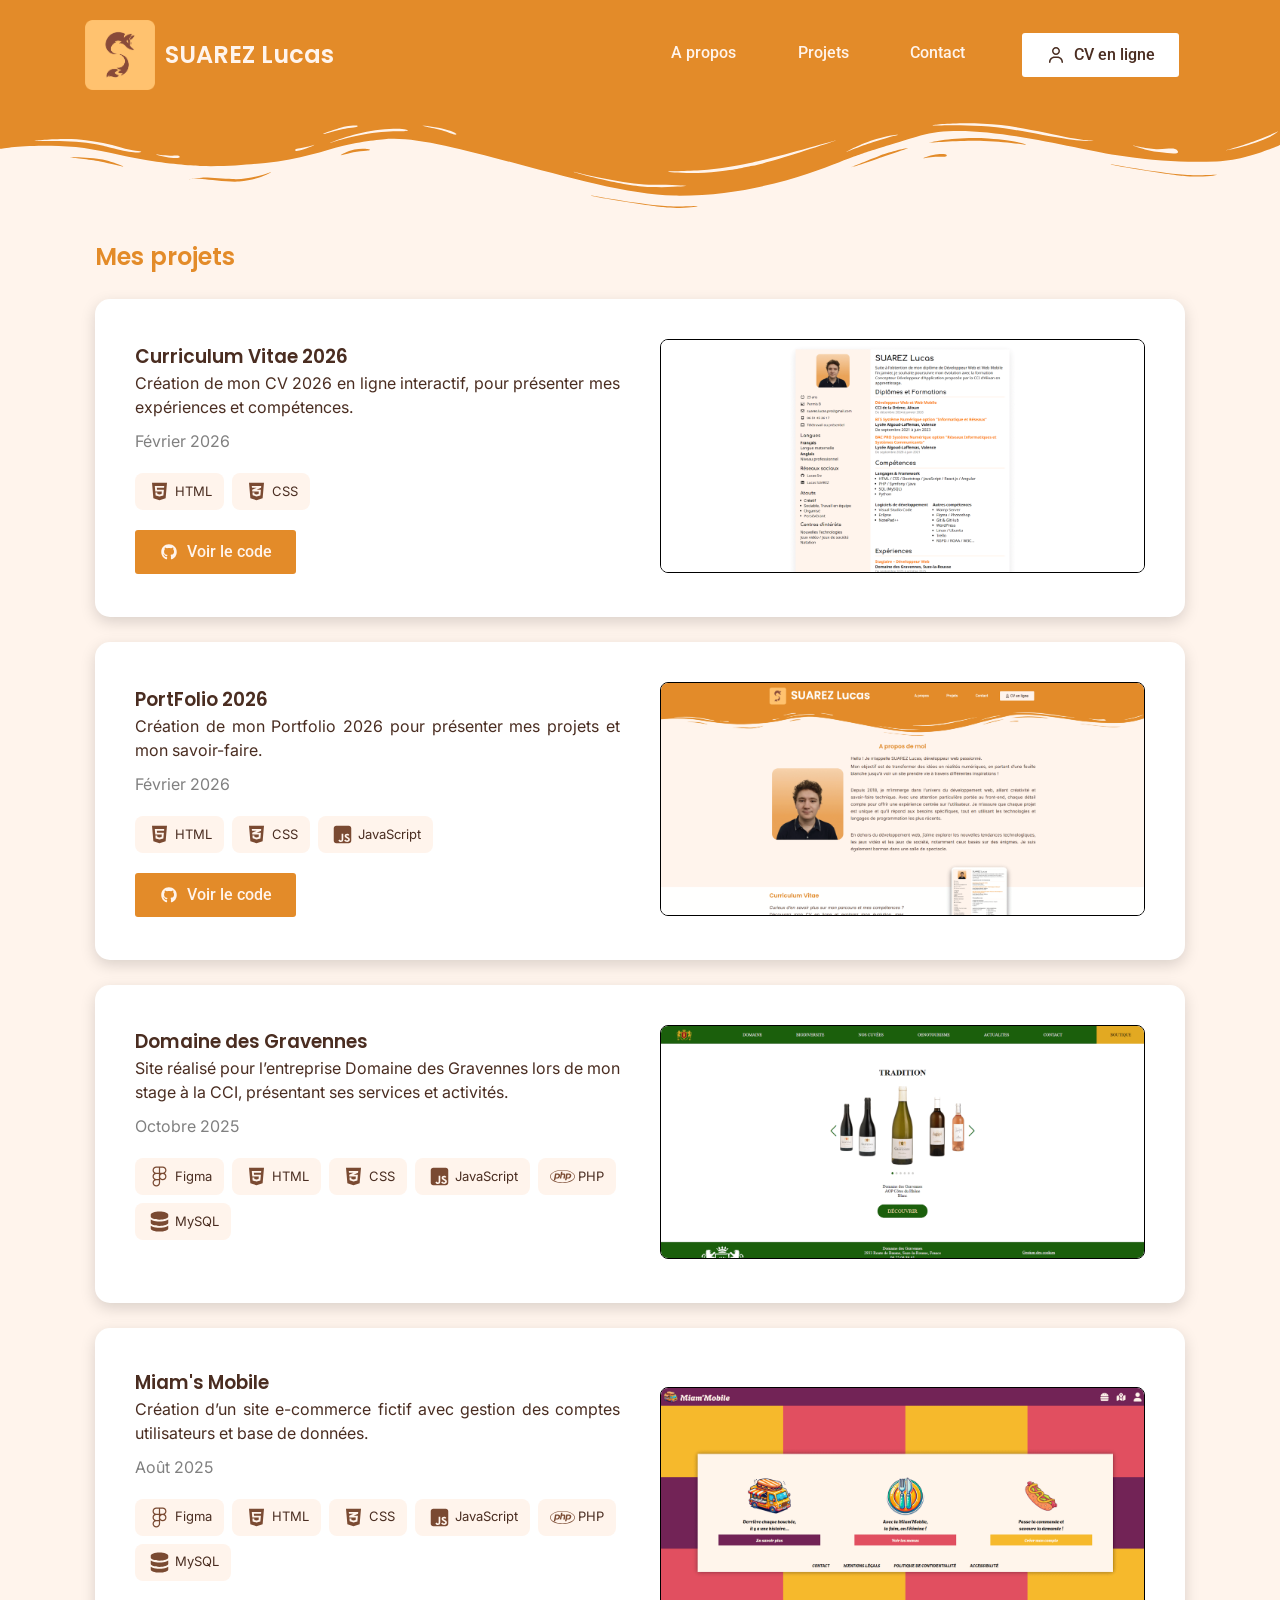
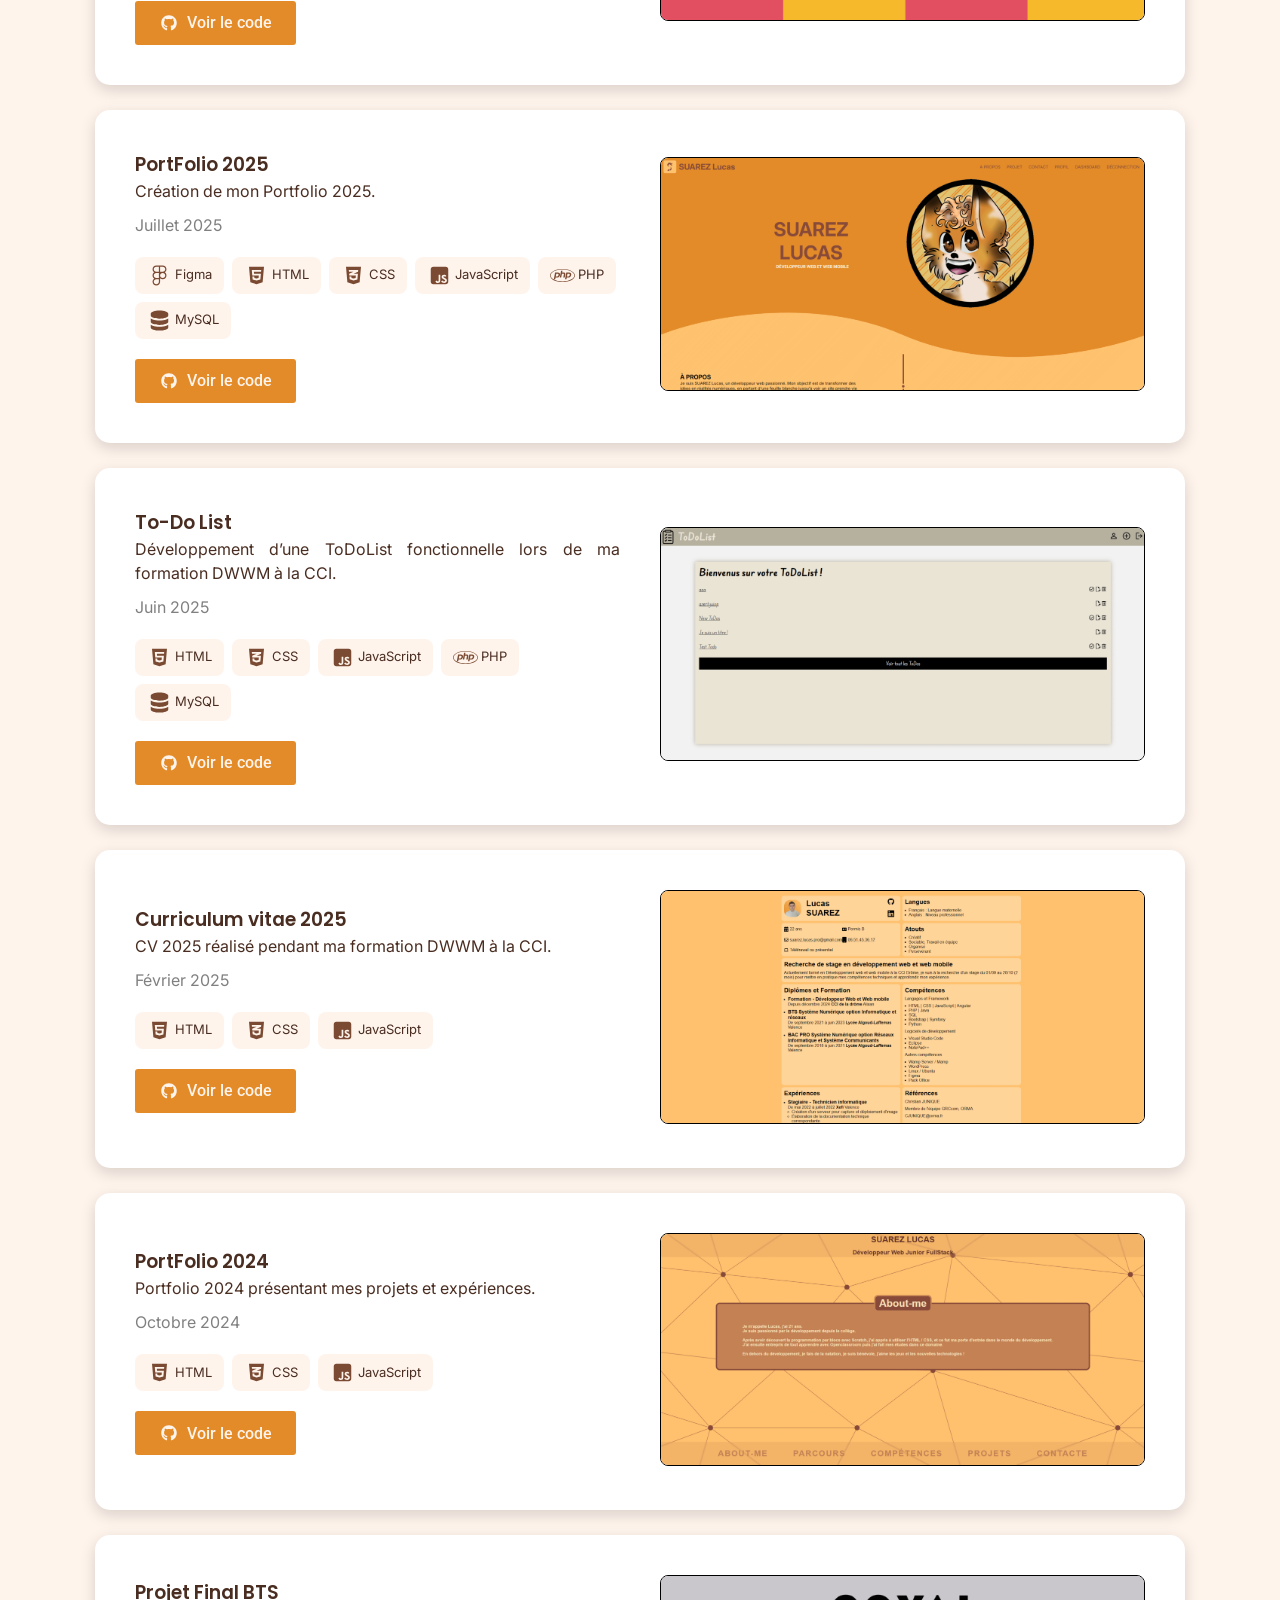
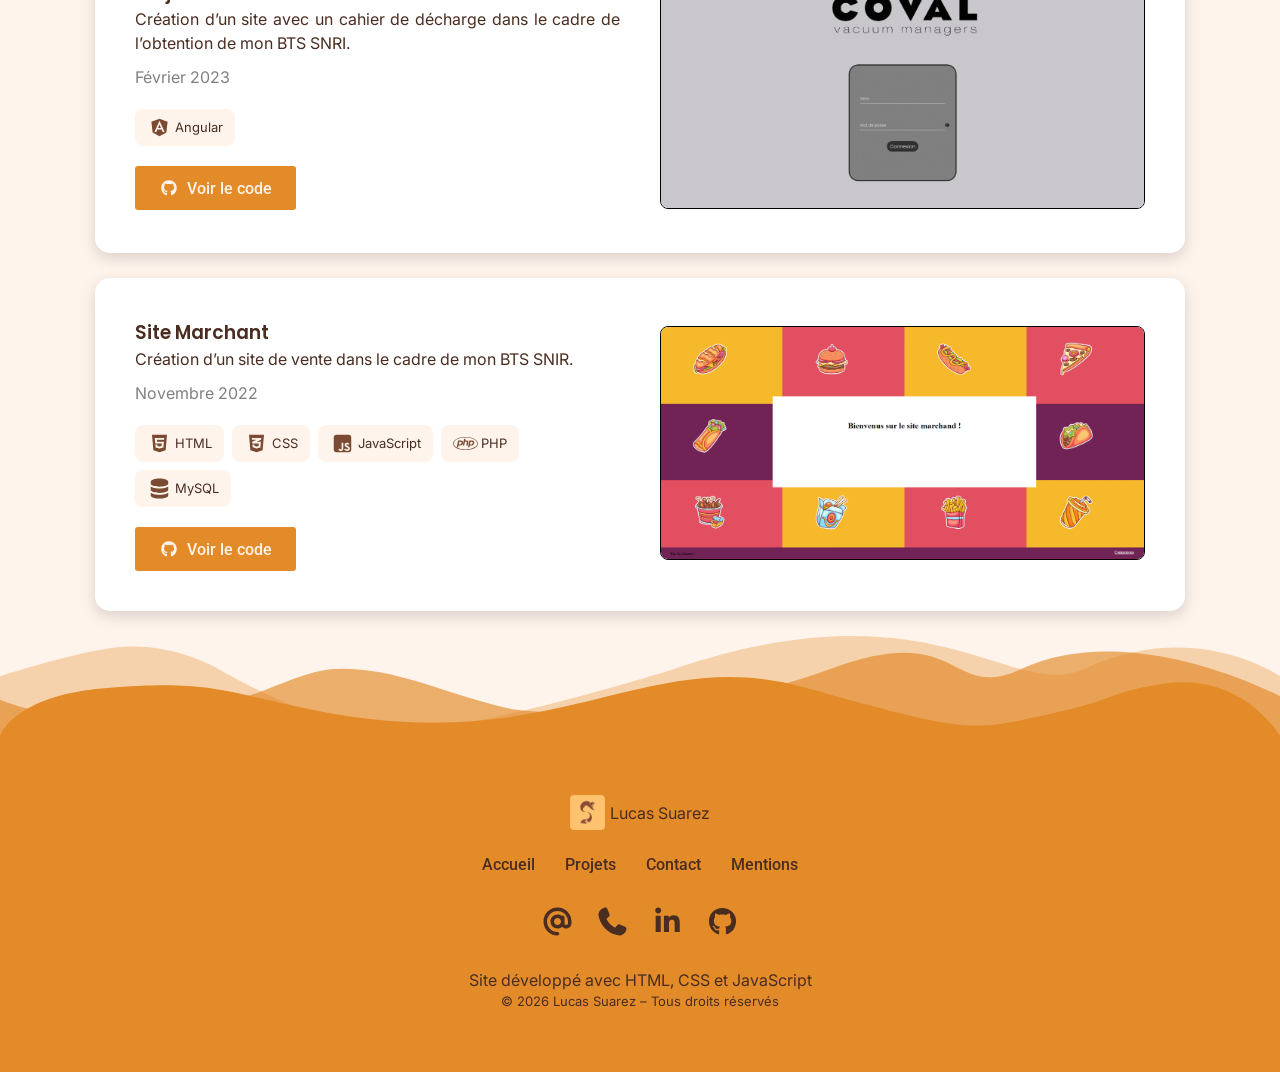
==== projets.html @ c67458e2 "refactor(projets): move projects page to root directory" ====
<!DOCTYPE html>
<html lang="fr">

<head>
    <meta charset="UTF-8">
    <meta name="viewport" content="width=device-width, initial-scale=1.0">
    <meta name="description" content="">
    <title>TITRE</title>
    <link rel="shortcut icon" href="media/img/logo.png" type="image/x-icon">
    <link rel="stylesheet" href="style/main.css"><!-- CSS -->
    <script src="script/navBar.js" defer></script><!-- JS -->
</head>

<body>
    <nav>
        <div class="container">
            <div id="navHeader">
                <a href="index.html" id="navHeaderLink">
                    <img src="media/img/logo.webp" id="navHeaderLinkImg"
                        alt="Logo en forme de S marron représentant un renard">
                    <h1>SUAREZ Lucas</h1>
                </a>

                <!-- Bouton burger -->
                <button id="navHeaderBtnBurger">
                    <img id="navHeaderBtnBurgerIcon" src="media/icons/bars.svg" alt="Menu de navigation">
                </button>
            </div>

            <div id="navDivMenu">
                <ul>
                    <li class="off"><a href="index.html" class="linkUnderline linkUnderlineNav">Accueil</a></li>
                    <li><a href="index.html#about" class="linkUnderline linkUnderlineNav">A propos</a></li>
                    <li><a href="#" class="linkUnderline linkUnderlineNav">Projets</a></li>
                    <li><a href="index.html#contact" class="linkUnderline linkUnderlineNav">Contact</a></li>
                    <li>
                        <a href="https://lucas-srz.github.io/Curriculum_Vitae_2026/" target="_blank" id="btnNav">
                            <img src="media/icons/user.svg" alt="">
                            CV en ligne
                        </a>
                    </li>
                </ul>
            </div>
        </div>
    </nav>

    <main>
        <section>
            <svg viewBox="0 0 283.5 27.8" preserveAspectRatio="none" class="waveSeparator">
                <path
                    d="M283.5,9.7c0,0-7.3,4.3-14,4.6c-6.8,0.3-12.6,0-20.9-1.5c-11.3-2-33.1-10.1-44.7-5.7	s-12.1,4.6-18,7.4c-6.6,3.2-20,9.6-36.6,9.3C131.6,23.5,99.5,7.2,86.3,8c-1.4,0.1-6.6,0.8-10.5,2c-3.8,1.2-9.4,3.8-17,4.7	c-3.2,0.4-8.3,1.1-14.2,0.9c-1.5-0.1-6.3-0.4-12-1.6c-5.7-1.2-11-3.1-15.8-3.7C6.5,9.2,0,10.8,0,10.8V0h283.5V9.7z M260.8,11.3	c-0.7-1-2-0.4-4.3-0.4c-2.3,0-6.1-1.2-5.8-1.1c0.3,0.1,3.1,1.5,6,1.9C259.7,12.2,261.4,12.3,260.8,11.3z M242.4,8.6	c0,0-2.4-0.2-5.6-0.9c-3.2-0.8-10.3-2.8-15.1-3.5c-8.2-1.1-15.8,0-15.1,0.1c0.8,0.1,9.6-0.6,17.6,1.1c3.3,0.7,9.3,2.2,12.4,2.7	C239.9,8.7,242.4,8.6,242.4,8.6z M185.2,8.5c1.7-0.7-13.3,4.7-18.5,6.1c-2.1,0.6-6.2,1.6-10,2c-3.9,0.4-8.9,0.4-8.8,0.5	c0,0.2,5.8,0.8,11.2,0c5.4-0.8,5.2-1.1,7.6-1.6C170.5,14.7,183.5,9.2,185.2,8.5z M199.1,6.9c0.2,0-0.8-0.4-4.8,1.1	c-4,1.5-6.7,3.5-6.9,3.7c-0.2,0.1,3.5-1.8,6.6-3C197,7.5,199,6.9,199.1,6.9z M283,6c-0.1,0.1-1.9,1.1-4.8,2.5s-6.9,2.8-6.7,2.7	c0.2,0,3.5-0.6,7.4-2.5C282.8,6.8,283.1,5.9,283,6z M31.3,11.6c0.1-0.2-1.9-0.2-4.5-1.2s-5.4-1.6-7.8-2C15,7.6,7.3,8.5,7.7,8.6	C8,8.7,15.9,8.3,20.2,9.3c2.2,0.5,2.4,0.5,5.7,1.6S31.2,11.9,31.3,11.6z M73,9.2c0.4-0.1,3.5-1.6,8.4-2.6c4.9-1.1,8.9-0.5,8.9-0.8	c0-0.3-1-0.9-6.2-0.3S72.6,9.3,73,9.2z M71.6,6.7C71.8,6.8,75,5.4,77.3,5c2.3-0.3,1.9-0.5,1.9-0.6c0-0.1-1.1-0.2-2.7,0.2	C74.8,5.1,71.4,6.6,71.6,6.7z M93.6,4.4c0.1,0.2,3.5,0.8,5.6,1.8c2.1,1,1.8,0.6,1.9,0.5c0.1-0.1-0.8-0.8-2.4-1.3	C97.1,4.8,93.5,4.2,93.6,4.4z M65.4,11.1c-0.1,0.3,0.3,0.5,1.9-0.2s2.6-1.3,2.2-1.2s-0.9,0.4-2.5,0.8C65.3,10.9,65.5,10.8,65.4,11.1	z M34.5,12.4c-0.2,0,2.1,0.8,3.3,0.9c1.2,0.1,2,0.1,2-0.2c0-0.3-0.1-0.5-1.6-0.4C36.6,12.8,34.7,12.4,34.5,12.4z M152.2,21.1	c-0.1,0.1-2.4-0.3-7.5-0.3c-5,0-13.6-2.4-17.2-3.5c-3.6-1.1,10,3.9,16.5,4.1C150.5,21.6,152.3,21,152.2,21.1z">
                </path>
                <path
                    d="M269.6,18c-0.1-0.1-4.6,0.3-7.2,0c-7.3-0.7-17-3.2-16.6-2.9c0.4,0.3,13.7,3.1,17,3.3	C267.7,18.8,269.7,18,269.6,18z">
                </path>
                <path
                    d="M227.4,9.8c-0.2-0.1-4.5-1-9.5-1.2c-5-0.2-12.7,0.6-12.3,0.5c0.3-0.1,5.9-1.8,13.3-1.2	S227.6,9.9,227.4,9.8z">
                </path>
                <path
                    d="M204.5,13.4c-0.1-0.1,2-1,3.2-1.1c1.2-0.1,2,0,2,0.3c0,0.3-0.1,0.5-1.6,0.4	C206.4,12.9,204.6,13.5,204.5,13.4z">
                </path>
                <path
                    d="M201,10.6c0-0.1-4.4,1.2-6.3,2.2c-1.9,0.9-6.2,3.1-6.1,3.1c0.1,0.1,4.2-1.6,6.3-2.6	S201,10.7,201,10.6z">
                </path>
                <path
                    d="M154.5,26.7c-0.1-0.1-4.6,0.3-7.2,0c-7.3-0.7-17-3.2-16.6-2.9c0.4,0.3,13.7,3.1,17,3.3	C152.6,27.5,154.6,26.8,154.5,26.7z">
                </path>
                <path
                    d="M41.9,19.3c0,0,1.2-0.3,2.9-0.1c1.7,0.2,5.8,0.9,8.2,0.7c4.2-0.4,7.4-2.7,7-2.6	c-0.4,0-4.3,2.2-8.6,1.9c-1.8-0.1-5.1-0.5-6.7-0.4S41.9,19.3,41.9,19.3z">
                </path>
                <path
                    d="M75.5,12.6c0.2,0.1,2-0.8,4.3-1.1c2.3-0.2,2.1-0.3,2.1-0.5c0-0.1-1.8-0.4-3.4,0	C76.9,11.5,75.3,12.5,75.5,12.6z">
                </path>
                <path
                    d="M15.6,13.2c0-0.1,4.3,0,6.7,0.5c2.4,0.5,5,1.9,5,2c0,0.1-2.7-0.8-5.1-1.4	C19.9,13.7,15.7,13.3,15.6,13.2z">
                </path>
            </svg>
        </section>

        <section id="project">
            <div class="container">
                <h2>Mes projets</h2>
                <div id="cardGroup">
                    <!-- Projet 'Curriculum Vitae 2026' -->
                    <div class="card">
                        <div class="cardContent">
                            <h3>Curriculum Vitae 2026</h3>

                            <p>Création de mon CV 2026 en ligne interactif, pour présenter mes expériences et
                                compétences.</p>
                            <p class="cardContentDate">Février 2026</p>

                            <div class="cardContentIcon">
                                <span>
                                    <img src="media/icons/html5.svg" alt="">
                                    <p>HTML</p>
                                </span>
                                <span>
                                    <img src="media/icons/css3.svg" alt="">
                                    <p>CSS</p>
                                </span>
                            </div>

                            <a href="https://github.com/Lucas-Srz/Curriculum_Vitae_2026" target="_blank"
                                class="btn backgroundColorBtn">
                                <img src="media/icons/github.svg" alt="">
                                Voir le code
                            </a>
                        </div>

                        <div class="cardImg">
                            <img src="media/img/projets/cv26.png"
                                alt="Aperçu du site 'CV 2026' développé en HTML et CSS">
                        </div>
                    </div>

                    <!-- Projet 'PortFolio 2026' -->
                    <div class="card">
                        <div class="cardContent">
                            <h3>PortFolio 2026</h3>

                            <p>Création de mon Portfolio 2026 pour présenter mes projets et mon savoir-faire.</p>
                            <p class="cardContentDate">Février 2026</p>

                            <div class="cardContentIcon">
                                <span>
                                    <img src="media/icons/html5.svg" alt="">
                                    <p>HTML</p>
                                </span>
                                <span>
                                    <img src="media/icons/css3.svg" alt="">
                                    <p>CSS</p>
                                </span>
                                <span>
                                    <img src="media/icons/javaScript.svg" alt="">
                                    <p>JavaScript</p>
                                </span>
                            </div>

                            <a href="https://github.com/Lucas-Srz/Portfolio_2026" target="_blank"
                                class="btn backgroundColorBtn">
                                <img src="media/icons/github.svg" alt="">
                                Voir le code
                            </a>
                        </div>

                        <div class="cardImg">
                            <img src="media/img/projets/portfolio26.png"
                                alt="Aperçu du site 'PortFolio 2026' développé en HTML, CSS et JavaScript">
                        </div>
                    </div>

                    <!-- Projet 'Domaine des Gravennes' -->
                    <div class="card">
                        <div class="cardContent">
                            <h3>Domaine des Gravennes</h3>

                            <p>Site réalisé pour l’entreprise Domaine des Gravennes lors de mon stage à la CCI,
                                présentant ses services et activités.</p>
                            <p class="cardContentDate">Octobre 2025</p>

                            <div class="cardContentIcon">
                                <span>
                                    <img src="media/icons/figma.svg" alt="">
                                    <p>Figma</p>
                                </span>
                                <span>
                                    <img src="media/icons/html5.svg" alt="">
                                    <p>HTML</p>
                                </span>
                                <span>
                                    <img src="media/icons/css3.svg" alt="">
                                    <p>CSS</p>
                                </span>
                                <span>
                                    <img src="media/icons/javaScript.svg" alt="">
                                    <p>JavaScript</p>
                                </span>
                                <span>
                                    <img src="media/icons/php.svg" alt="">
                                    <p>PHP</p>
                                </span>
                                <span>
                                    <img src="media/icons/database.svg" alt="">
                                    <p>MySQL</p>
                                </span>
                            </div>
                        </div>

                        <div class="cardImg">
                            <img src="media/img/projets/domaine_des_gravennes.png"
                                alt="Aperçu du site 'Domaine des Gravennes' développé en HTML, CSS, JavaScript, PHP et MySQL">
                        </div>
                    </div>

                    <!-- Projet 'Miam's Mobile' -->
                    <div class="card">
                        <div class="cardContent">
                            <h3>Miam's Mobile</h3>

                            <p>Création d’un site e-commerce fictif avec gestion des comptes utilisateurs et base de
                                données.</p>
                            <p class="cardContentDate">Août 2025</p>

                            <div class="cardContentIcon">
                                <span>
                                    <img src="media/icons/figma.svg" alt="">
                                    <p>Figma</p>
                                </span>
                                <span>
                                    <img src="media/icons/html5.svg" alt="">
                                    <p>HTML</p>
                                </span>
                                <span>
                                    <img src="media/icons/css3.svg" alt="">
                                    <p>CSS</p>
                                </span>
                                <span>
                                    <img src="media/icons/javaScript.svg" alt="">
                                    <p>JavaScript</p>
                                </span>
                                <span>
                                    <img src="media/icons/php.svg" alt="">
                                    <p>PHP</p>
                                </span>
                                <span>
                                    <img src="media/icons/database.svg" alt="">
                                    <p>MySQL</p>
                                </span>
                            </div>

                            <a href="https://github.com/Lucas-Srz/MiamMobile" target="_blank"
                                class="btn backgroundColorBtn">
                                <img src="media/icons/github.svg" alt="">
                                Voir le code
                            </a>
                        </div>

                        <div class="cardImg">
                            <img src="media/img/projets/miammobile.png"
                                alt="Aperçu du site 'PortFolio 2026' développé en HTML, CSS et JavaScript">
                        </div>
                    </div>

                    <!-- Projet 'PortFolio 2025' -->
                    <div class="card">
                        <div class="cardContent">
                            <h3>PortFolio 2025</h3>

                            <p>Création de mon Portfolio 2025.</p>
                            <p class="cardContentDate">Juillet 2025</p>

                            <div class="cardContentIcon">
                                <span>
                                    <img src="media/icons/figma.svg" alt="">
                                    <p>Figma</p>
                                </span>
                                <span>
                                    <img src="media/icons/html5.svg" alt="">
                                    <p>HTML</p>
                                </span>
                                <span>
                                    <img src="media/icons/css3.svg" alt="">
                                    <p>CSS</p>
                                </span>
                                <span>
                                    <img src="media/icons/javaScript.svg" alt="">
                                    <p>JavaScript</p>
                                </span>
                                <span>
                                    <img src="media/icons/php.svg" alt="">
                                    <p>PHP</p>
                                </span>
                                <span>
                                    <img src="media/icons/database.svg" alt="">
                                    <p>MySQL</p>
                                </span>
                            </div>

                            <a href="https://github.com/Lucas-Srz/Portfolio_2025" target="_blank"
                                class="btn backgroundColorBtn">
                                <img src="media/icons/github.svg" alt="">
                                Voir le code
                            </a>
                        </div>

                        <div class="cardImg">
                            <img src="media/img/projets/portfolio25.png"
                                alt="Aperçu du site 'PortFolio 2026' développé en HTML, CSS et JavaScript">
                        </div>
                    </div>

                    <!-- Projet 'To-Do List' -->
                    <div class="card">
                        <div class="cardContent">
                            <h3>To-Do List</h3>

                            <p>Développement d’une ToDoList fonctionnelle lors de ma formation DWWM à la CCI.</p>
                            <p class="cardContentDate">Juin 2025</p>

                            <div class="cardContentIcon">
                                <span>
                                    <img src="media/icons/html5.svg" alt="">
                                    <p>HTML</p>
                                </span>
                                <span>
                                    <img src="media/icons/css3.svg" alt="">
                                    <p>CSS</p>
                                </span>
                                <span>
                                    <img src="media/icons/javaScript.svg" alt="">
                                    <p>JavaScript</p>
                                </span>
                                <span>
                                    <img src="media/icons/php.svg" alt="">
                                    <p>PHP</p>
                                </span>
                                <span>
                                    <img src="media/icons/database.svg" alt="">
                                    <p>MySQL</p>
                                </span>
                            </div>

                            <a href="https://github.com/Lucas-Srz/CCI_ToDoList" target="_blank"
                                class="btn backgroundColorBtn">
                                <img src="media/icons/github.svg" alt="">
                                Voir le code
                            </a>
                        </div>

                        <div class="cardImg">
                            <img src="media/img/projets/cci_todolist.png"
                                alt="Aperçu du site 'PortFolio 2026' développé en HTML, CSS et JavaScript">
                        </div>
                    </div>

                    <!-- Projet 'Curriculum vitae 2025' -->
                    <div class="card">
                        <div class="cardContent">
                            <h3>Curriculum vitae 2025</h3>

                            <p>CV 2025 réalisé pendant ma formation DWWM à la CCI.</p>
                            <p class="cardContentDate">Février 2025</p>

                            <div class="cardContentIcon">
                                <span>
                                    <img src="media/icons/html5.svg" alt="">
                                    <p>HTML</p>
                                </span>
                                <span>
                                    <img src="media/icons/css3.svg" alt="">
                                    <p>CSS</p>
                                </span>
                                <span>
                                    <img src="media/icons/javaScript.svg" alt="">
                                    <p>JavaScript</p>
                                </span>
                            </div>

                            <a href="https://github.com/Lucas-Srz/Curriculum_Vitae_2025" target="_blank"
                                class="btn backgroundColorBtn">
                                <img src="media/icons/github.svg" alt="">
                                Voir le code
                            </a>
                        </div>

                        <div class="cardImg">
                            <img src="media/img/projets/cci_cv.png"
                                alt="Aperçu du site 'PortFolio 2026' développé en HTML, CSS et JavaScript">
                        </div>
                    </div>

                    <!-- Projet 'PortFolio 2024' -->
                    <div class="card">
                        <div class="cardContent">
                            <h3>PortFolio 2024</h3>

                            <p>Portfolio 2024 présentant mes projets et expériences.</p>
                            <p class="cardContentDate">Octobre 2024</p>

                            <div class="cardContentIcon">
                                <span>
                                    <img src="media/icons/html5.svg" alt="">
                                    <p>HTML</p>
                                </span>
                                <span>
                                    <img src="media/icons/css3.svg" alt="">
                                    <p>CSS</p>
                                </span>
                                <span>
                                    <img src="media/icons/javaScript.svg" alt="">
                                    <p>JavaScript</p>
                                </span>
                            </div>

                            <a href="https://github.com/Lucas-Srz/Portfolio_2024" target="_blank"
                                class="btn backgroundColorBtn">
                                <img src="media/icons/github.svg" alt="">
                                Voir le code
                            </a>
                        </div>

                        <div class="cardImg">
                            <img src="media/img/projets/portfolio24.png"
                                alt="Aperçu du site 'PortFolio 2026' développé en HTML, CSS et JavaScript">
                        </div>
                    </div>

                    <!-- Projet 'Projet Final BTS' -->
                    <div class="card">
                        <div class="cardContent">
                            <h3>Projet Final BTS</h3>

                            <p>Création d’un site avec un cahier de décharge dans le cadre de l’obtention de mon BTS
                                SNRI.</p>
                            <p class="cardContentDate">Février 2023</p>

                            <div class="cardContentIcon">
                                <span>
                                    <img src="media/icons/angular.svg" alt="">
                                    <p>Angular</p>
                                </span>
                            </div>

                            <a href="https://github.com/Lucas-Srz/BTS_Projets" target="_blank"
                                class="btn backgroundColorBtn">
                                <img src="media/icons/github.svg" alt="">
                                Voir le code
                            </a>
                        </div>

                        <div class="cardImg">
                            <img src="media/img/projets/bts_projet_final.png"
                                alt="Aperçu du site 'PortFolio 2026' développé en HTML, CSS et JavaScript">
                        </div>
                    </div>

                    <!-- Projet 'Site Marchant' -->
                    <div class="card">
                        <div class="cardContent">
                            <h3>Site Marchant</h3>

                            <p>Création d’un site de vente dans le cadre de mon BTS SNIR.</p>
                            <p class="cardContentDate">Novembre 2022</p>

                            <div class="cardContentIcon">
                                <span>
                                    <img src="media/icons/html5.svg" alt="">
                                    <p>HTML</p>
                                </span>
                                <span>
                                    <img src="media/icons/css3.svg" alt="">
                                    <p>CSS</p>
                                </span>
                                <span>
                                    <img src="media/icons/javaScript.svg" alt="">
                                    <p>JavaScript</p>
                                </span>
                                <span>
                                    <img src="media/icons/php.svg" alt="">
                                    <p>PHP</p>
                                </span>
                                <span>
                                    <img src="media/icons/database.svg" alt="">
                                    <p>MySQL</p>
                                </span>
                            </div>

                            <a href="https://github.com/Lucas-Srz/BTS_SiteMarchant" target="_blank"
                                class="btn backgroundColorBtn">
                                <img src="media/icons/github.svg" alt="">
                                Voir le code
                            </a>
                        </div>

                        <div class="cardImg">
                            <img src="media/img/projets/bts_site_marchant.png"
                                alt="Aperçu du site 'PortFolio 2026' développé en HTML, CSS et JavaScript">
                        </div>
                    </div>
                </div>
            </div>
        </section>

        <section>
            <svg viewBox="0 0 1000 100" preserveAspectRatio="none" class="waveSeparator waveSeparatorBottom">
                <path opacity="0.33"
                    d="M473,67.3c-203.9,88.3-263.1-34-320.3,0C66,119.1,0,59.7,0,59.7V0h1000v59.7 c0,0-62.1,26.1-94.9,29.3c-32.8,3.3-62.8-12.3-75.8-22.1C806,49.6,745.3,8.7,694.9,4.7S492.4,59,473,67.3z">
                </path>
                <path opacity="0.66"
                    d="M734,67.3c-45.5,0-77.2-23.2-129.1-39.1c-28.6-8.7-150.3-10.1-254,39.1 s-91.7-34.4-149.2,0C115.7,118.3,0,39.8,0,39.8V0h1000v36.5c0,0-28.2-18.5-92.1-18.5C810.2,18.1,775.7,67.3,734,67.3z">
                </path>
                <path
                    d="M766.1,28.9c-200-57.5-266,65.5-395.1,19.5C242,1.8,242,5.4,184.8,20.6C128,35.8,132.3,44.9,89.9,52.5C28.6,63.7,0,0,0,0 h1000c0,0-9.9,40.9-83.6,48.1S829.6,47,766.1,28.9z">
                </path>
            </svg>
        </section>
    </main>

    <footer>
        <div id="name">
            <img src="media/img/logo.webp" alt="Logo en forme de S marron représentant un renard">
            <p>Lucas Suarez</p>
        </div>
        <div>
            <a href="index.html" class="linkUnderline linkUnderlineFooter">Accueil</a>
            <a href="#" class="linkUnderline linkUnderlineFooter">Projets</a>
            <a href="index.html#contact" class="linkUnderline linkUnderlineFooter">Contact</a>
            <a href="#" class="linkUnderline linkUnderlineFooter">Mentions</a>
        </div>
        <div>
            <a href="mailto:suarez.lucas.pro@gmail.com">
                <img src="media/icons/at.svg" alt="Afficher l'adresse email">
            </a>
            <a href="tel:+33651453617">
                <img src="media/icons/phone.svg" alt="Afficher le numéro de téléphone">
            </a>
            <a href="https://www.linkedin.com/in/lucas-srz/" target="_blank">
                <img src="media/icons/linkedin.svg" alt="Lien vers le profil LinkedIn de Lucas Suarez">
            </a>
            <a href="https://github.com/Lucas-Srz" target="_blank">
                <img src="media/icons/github.svg" alt="Lien vers le profil GitHub de Lucas Suarez" class="filter">
            </a>
        </div>
        <p>Site développé avec HTML, CSS et JavaScript</p>
        <p id="copy">© 2026 Lucas Suarez – Tous droits réservés</p>
    </footer>
</body>

</html>
---- style/main.css ----
/* Import */
@import url('variable.css');
@import url('https://fonts.googleapis.com/css2?family=Poppins:wght@600&display=swap');
@import url('https://fonts.googleapis.com/css2?family=Roboto:wght@500&display=swap');
@import url('https://fonts.googleapis.com/css2?family=Inter:wght@400&display=swap');
@import url('navbar.css');

*{
    box-sizing: border-box;
    margin: 0;
    padding: 0;
    /* outline: solid red; */
}

html{scroll-behavior: smooth;}

body{
    background-color: var(--color-background-primary);
}

a, button{
    text-decoration: none;
    color: var(--color-background-primary);
}

h1, h2, h3, .formTitle{
    font-family: "Poppins", sans-serif;
    font-weight: 600;
    font-style: normal;
}

h2{color: var(--color-primary);}
h3{color: var(--color-text-primary);}

a, button{
    font-family: "Roboto", sans-serif;
    font-weight: 500;
    font-style: normal;
}

p, input, label, textarea{
    font-family: "Inter", sans-serif;
    font-weight: 400;
    font-style: normal;
    color: var(--color-text-primary);
    text-align: justify;
    line-height: 1.5;
}

button{border: 0;}

section:nth-child(n + 2) {
    margin-top: 25px;
}

.container{
    max-width: 1130px;
    margin-left: auto;
    margin-right: auto;
    padding: 0 20px;
}

/* ********************** CSS MOBILE FISRT ********************** */
/* Mobile < 427px */

.linkUnderline{
    padding-bottom: 3px;
    padding-left: 5px;
    padding-right: 5px;
    border-bottom: 2px solid var(--color-primary);
}

.linkUnderlineNav:hover{
    border-bottom: 2px solid var(--color-background-primary);
}

.linkUnderlineFooter:hover{
    border-bottom: 2px solid var(--color-text-primary);
}

.btn{
    display: flex;
    align-items: center;
    gap: 8px;
    padding: 12px 24px;
    border-radius: 3px;
    transition: 0.5s;
    width: fit-content;
    cursor: pointer;

    img{
        width: 20px;
    }
}

.backgroundColorBtn{background-color: var(--color-primary);}
.backgroundColorBtn:hover{background-color: var(--color-secondary);}

.waveSeparator{fill: var(--color-primary); width: 100%; height: 50px;}
.waveSeparatorBottom{transform: rotate(180deg); margin-bottom: -5px;}

.card {
    background-color: var(--color-background-secondary);
    display: flex;
    gap: 20px;
    padding: 20px;
    border-radius: 15px;
    box-shadow: 0 5px 15px rgba(0,0,0,0.15);
    flex-direction: column-reverse;

    .cardContent{
        .cardContentDate {
            margin: 10px 0 20px 0;
            color: var(--color-gray);
        }

        .cardContentIcon{
            display: flex;
            flex-wrap: wrap;
            gap: 8px;
            margin-bottom: 20px;

            span{
                padding: 6px 12px;
                background-color: var(--color-background-primary);
                border-radius: 8px;
                font-size: small;
                color: var(--color-text-primary);
                display: flex;
                align-items: center;
                gap: 3px;

                img{display: none;}
            }
        }
    }
    
    .cardImg{
        img{
            width:100%;
            border-radius: 8px;
            border: 1px solid black;
        }
    }
}

#about{
    display: flex;
    flex-direction: column;
    gap: 25px;
    align-items: center;

    img{
        display: flex;
        align-items: center;
        width: 280px;
        border-radius: 25px;
    }

    #aboutContent{
        display: flex;
        flex-direction: column;
        align-items: center;
        gap: 15px;

        #aboutContentText{
            display: flex;
            flex-direction: column;
            gap: 25px;
        }
    }
}

#curriculumVitae{
    background-color: var(--color-background-secondary);

    .container{
        position: relative;
        display: flex;
        align-items: center;
    }

    #curriculumVitaeText{
        display: flex;
        flex-direction: column;
        gap: 15px;
        padding: 15px 0;

        span{font-style: italic;}
    }

    #curriculumVitaeImage{
        display: none;
    }
}

#project{
    #cardGroup{
        display: flex;
        flex-direction: column;
        gap: 25px;
        margin: 25px 0;
    }
}

#contact{
    form{
        display: flex;
        flex-direction: column;
        padding-top: 30px;

        fieldset{
            display: flex;
            flex-direction: column;
            border: 0;

            label{color: var(--color-gray);}
        }

        div, button{
            display: flex;
            flex-direction: column;
            margin-top: 15px;
        }

        input, textarea{
            padding: 10px;
            border-radius: 5px;
            outline: none;
            border: 1px solid var(--color-gray);
        }

        input:focus, textarea:focus{
            border: 2px solid var(--color-primary);

            
        }
    }
}

footer{
    background-color: var(--color-primary);
    padding: 60px 25px;
    display: flex;
    flex-direction: column;
    align-items: center;

    div{
        display: flex;
        align-items: center;
        gap: 20px;
        margin-bottom: 25px;
    }

    #name{gap:5px}

    p{text-align: center;}

    img{width: 25px;}

    #copy{font-size: small;}

    a{color: var(--color-text-primary);}

    .filter{filter: brightness(0) saturate(100%) invert(17%) sepia(35%) saturate(667%) hue-rotate(333deg) brightness(95%) contrast(94%);}
}

/* *************** CSS Tablette *************** */
/* Tablette ≥ 426px */
@media screen and (min-width: 426px) {
}

/* *************** CSS LapTop *************** */
/* LapTop (NoteBock) ≥ 769px */
@media screen and (min-width: 769px) {
    .waveSeparator{height: 75px;}

    .card {
        gap: 40px;
        padding: 40px;
        flex-direction: row;
        align-items: center;

        .cardContent{
            flex: 1;

            .cardContentIcon{
                span{
                    img{
                        display: flex;
                        width: 25px;
                    }
                }
            }
        }

        .cardImg{
            flex: 1;
        }
    }

    #about{
        #aboutContent{
            flex-direction: row;
        }
    }

    #curriculumVitae{
        .container{
            padding: 80px;
            margin-top: 105px;
            margin-bottom: 80px;
        }

        #curriculumVitaeText{
            width: 55%;
            padding: 0;
        }

        #curriculumVitaeImage{
            display: block;
            position: absolute;
            right: 80px;
            top: -65px;

            img{
                width: 260px;
                border-radius: 12px;
                box-shadow: 0 20px 40px rgba(0,0,0,0.25);
            }
        }
    }

    #contact{
        form{
            fieldset{
                flex-direction: row;
                gap: 50px;
            }

            div{
                width: 100%;
            }
        }
    }

    footer{
        img{
            width: 35px;
        }
    }
}

/* *************** CSS Desktop *************** */
/* Desktop ≥ 1025px */
@media screen and (min-width: 1025px) {
    .waveSeparator{height: 100px;}
}
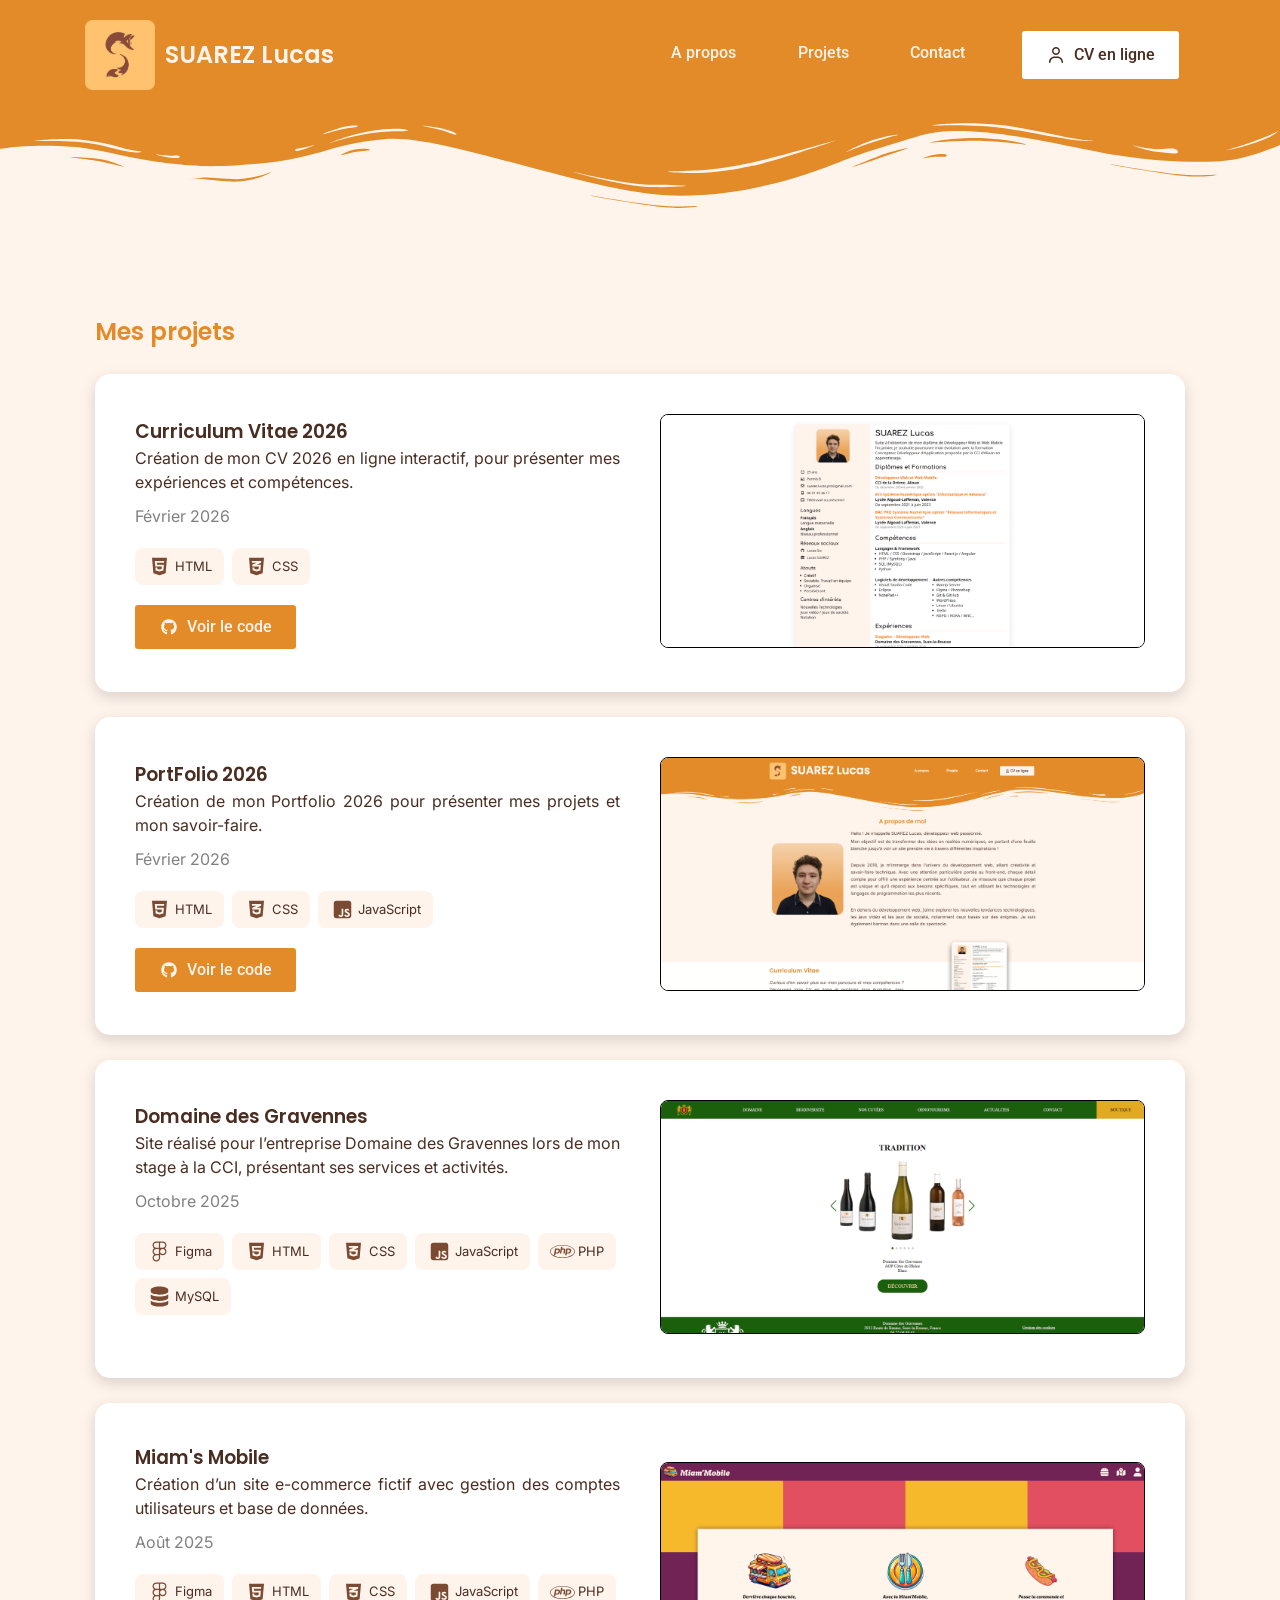
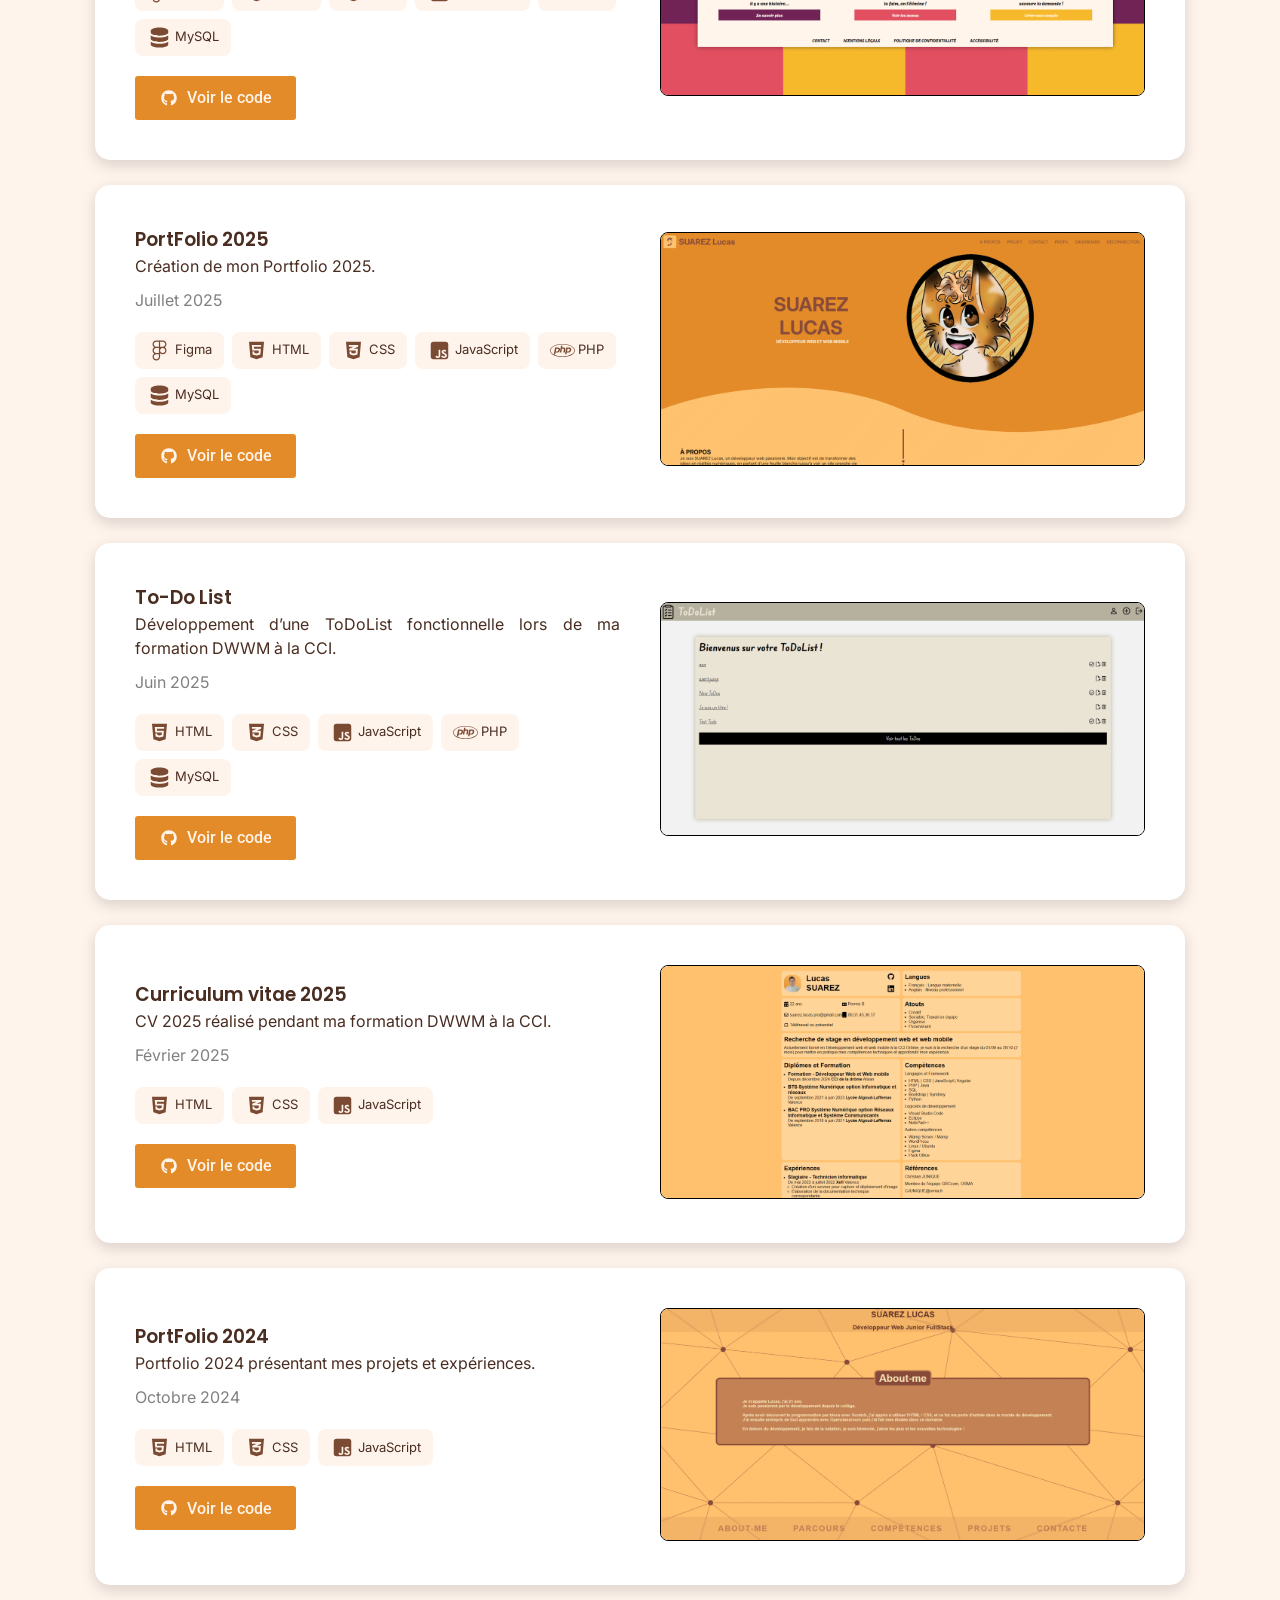
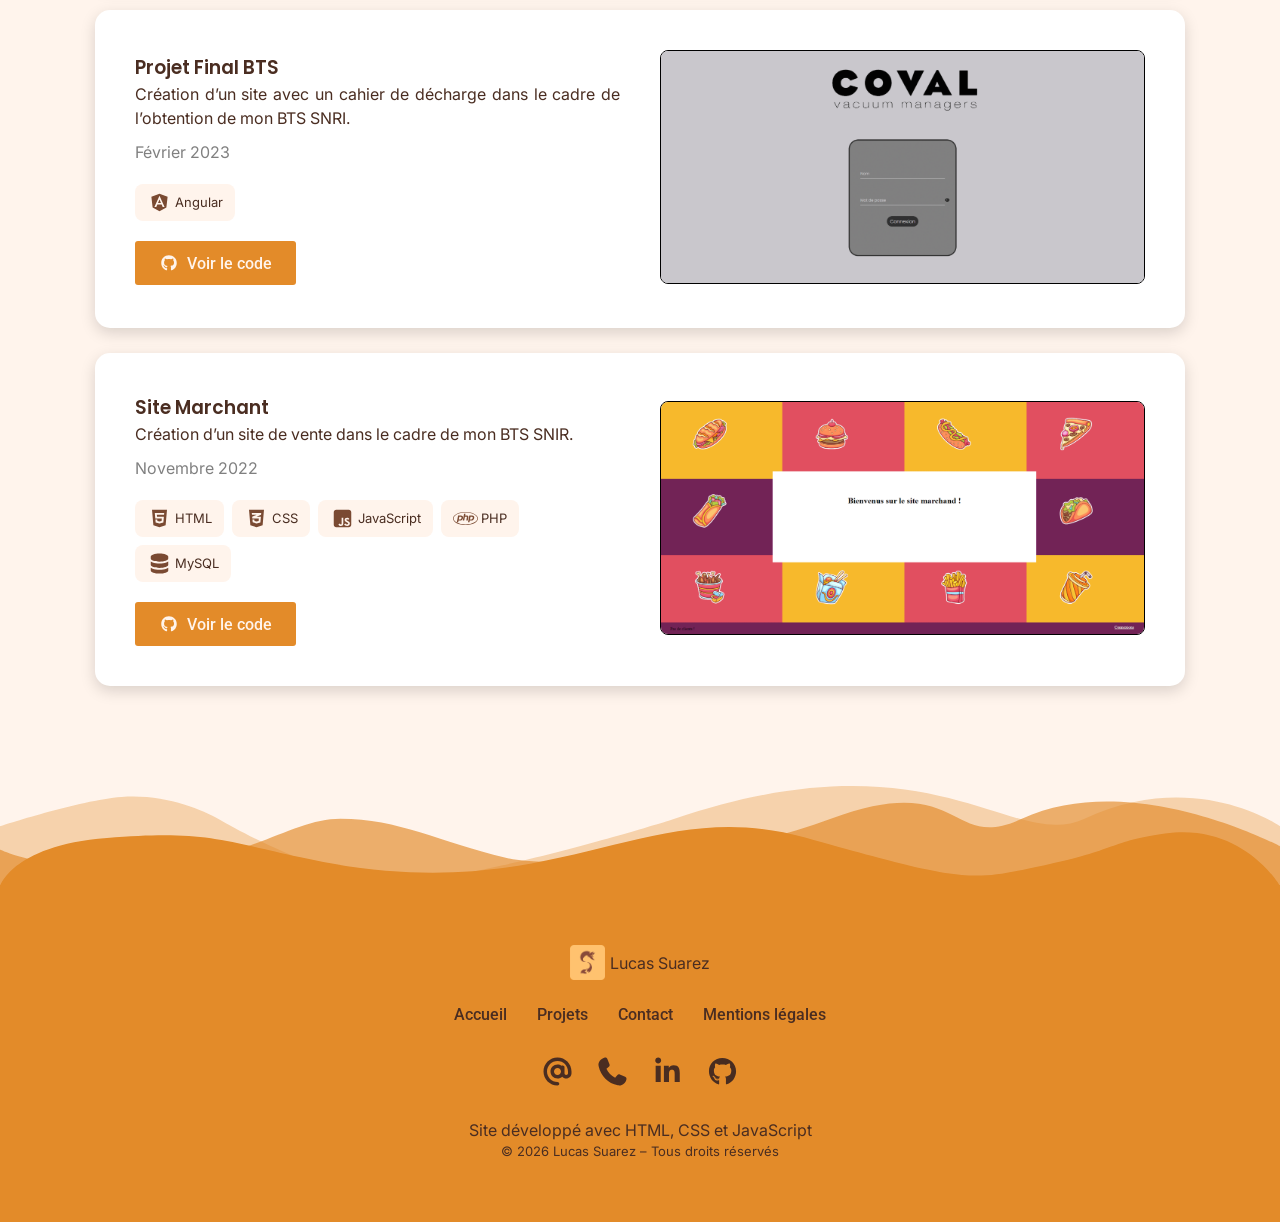
==== commit f3bf5f70: "feat(legal): add legal and privacy page" ====
--- a/projets.html
+++ b/projets.html
@@ -4,14 +4,22 @@
 <head>
     <meta charset="UTF-8">
     <meta name="viewport" content="width=device-width, initial-scale=1.0">
-    <meta name="description" content="">
-    <title>TITRE</title>
-    <link rel="shortcut icon" href="media/img/logo.png" type="image/x-icon">
+    <title>Projets | SUAREZ Lucas – Développeur Web</title>
+    <meta name="description"
+        content="Découvrez mes projets web : sites vitrines, e-commerce et applications illustrant mes compétences et réalisations.">
+    <link rel="shortcut icon" href="media/img/logo.webp" type="image/x-icon">
     <link rel="stylesheet" href="style/main.css"><!-- CSS -->
     <script src="script/navBar.js" defer></script><!-- JS -->
+    <script src="script/buttonTop.js" defer></script><!-- JS -->
 </head>
 
 <body>
+    <button onclick="topFunction()" id="buttonTop">
+        <div>
+            <img src="media/icons/chevron.svg" alt="">
+        </div>
+    </button>
+
     <nav>
         <div class="container">
             <div id="navHeader">
@@ -30,9 +38,11 @@
             <div id="navDivMenu">
                 <ul>
                     <li class="off"><a href="index.html" class="linkUnderline linkUnderlineNav">Accueil</a></li>
-                    <li><a href="index.html#about" class="linkUnderline linkUnderlineNav">A propos</a></li>
+                    <li><a href="index.html#about" class="linkUnderline linkUnderlineNav" id="aboutBtn">A propos</a>
+                    </li>
                     <li><a href="#" class="linkUnderline linkUnderlineNav">Projets</a></li>
-                    <li><a href="index.html#contact" class="linkUnderline linkUnderlineNav">Contact</a></li>
+                    <li><a href="index.html#contact" class="linkUnderline linkUnderlineNav" id="contactBtn">Contact</a>
+                    </li>
                     <li>
                         <a href="https://lucas-srz.github.io/Curriculum_Vitae_2026/" target="_blank" id="btnNav">
                             <img src="media/icons/user.svg" alt="">
@@ -506,7 +516,7 @@
             <a href="index.html" class="linkUnderline linkUnderlineFooter">Accueil</a>
             <a href="#" class="linkUnderline linkUnderlineFooter">Projets</a>
             <a href="index.html#contact" class="linkUnderline linkUnderlineFooter">Contact</a>
-            <a href="#" class="linkUnderline linkUnderlineFooter">Mentions</a>
+            <a href="mentionsLegales.html" class="linkUnderline linkUnderlineFooter">Mentions légales</a>
         </div>
         <div>
             <a href="mailto:suarez.lucas.pro@gmail.com">
--- a/style/main.css
+++ b/style/main.css
@@ -23,7 +23,7 @@
     color: var(--color-background-primary);
 }
 
-h1, h2, h3, .formTitle{
+h1, h2, h3, .contactFormTitle{
     font-family: "Poppins", sans-serif;
     font-weight: 600;
     font-style: normal;
@@ -38,7 +38,7 @@
     font-style: normal;
 }
 
-p, input, label, textarea{
+p, ul, input, label, textarea{
     font-family: "Inter", sans-serif;
     font-weight: 400;
     font-style: normal;
@@ -50,7 +50,7 @@
 button{border: 0;}
 
 section:nth-child(n + 2) {
-    margin-top: 25px;
+    margin-top: 100px;
 }
 
 .container{
@@ -60,8 +60,49 @@
     padding: 0 20px;
 }
 
+.none{display: none;}
+.flex{display: flex;}
+
 /* ********************** CSS MOBILE FISRT ********************** */
 /* Mobile < 427px */
+
+#buttonTop{
+    display: none;
+    position: fixed;
+    bottom: 20px;
+    right: 30px;
+
+    width: 32px;
+    height: 32px;
+    background-color: rgb(255,194,111);
+    border-radius: 5px;
+    cursor: pointer;
+    z-index: 100;
+
+    div{
+        display: flex;
+        justify-content: center;
+        align-items: center;
+
+        img{
+            width: 24px;
+        }
+    }
+}
+
+#banner{
+    padding: 15px;
+    display: flex;
+    gap: 10px;
+    align-items: center;
+
+    button{
+        padding: 5px;
+        background-color: var(--color-text-secondary);
+    }
+}
+
+#banner.none{display: none;}
 
 .linkUnderline{
     padding-bottom: 3px;
@@ -217,13 +258,14 @@
             label{color: var(--color-gray);}
         }
 
-        div, button{
+        .contactFormGroup, button{
             display: flex;
             flex-direction: column;
             margin-top: 15px;
         }
 
         input, textarea{
+            padding: 10px;
             padding: 10px;
             border-radius: 5px;
             outline: none;
@@ -234,6 +276,44 @@
             border: 2px solid var(--color-primary);
 
             
+        }
+
+        #contactFormConsent{
+            display: flex;
+            flex-direction: row;
+            gap: 5px;
+            font-size: small;
+            label, a{color: black;}
+            .consentLink{text-decoration: underline;}
+        }
+
+        #contactFormMessage{
+            border-radius: 5px;
+            padding: 10px;
+            width: fit-content;
+            flex-direction: column;
+            margin-top: 15px;
+            
+            img{height: 24px;}
+
+            div{
+                display: flex;
+                flex-direction: row;
+                margin-top: 0;
+                gap: 6px;
+
+                #contactFormMessageTitre{font-weight: bold; color: black;}
+            }
+            #contactFormMessageText{padding-left: 30px; color: black;}
+        }
+
+        .success{
+            background-color: #E6F4EA;
+            border: 2px solid #7FBF9B;
+        }
+        .danger{
+            background-color: #FDEAEA;
+            border: 2px solid #E5A4A4;
         }
     }
 }
@@ -263,6 +343,24 @@
     a{color: var(--color-text-primary);}
 
     .filter{filter: brightness(0) saturate(100%) invert(17%) sepia(35%) saturate(667%) hue-rotate(333deg) brightness(95%) contrast(94%);}
+}
+
+#legalNotice, #privacyPolicy{
+    div{
+        margin-top: 50px;
+
+        h3, p, a, ul{color: black;}
+
+        a{font-style: italic; text-decoration: underline;}
+
+        h3{text-decoration: underline; padding-bottom: 15px;}
+
+        span{font-weight: bold;}
+
+        .space{padding-bottom: 8px;}
+
+        ul{padding-left: 25px;}
+    }
 }
 
 /* *************** CSS Tablette *************** */
